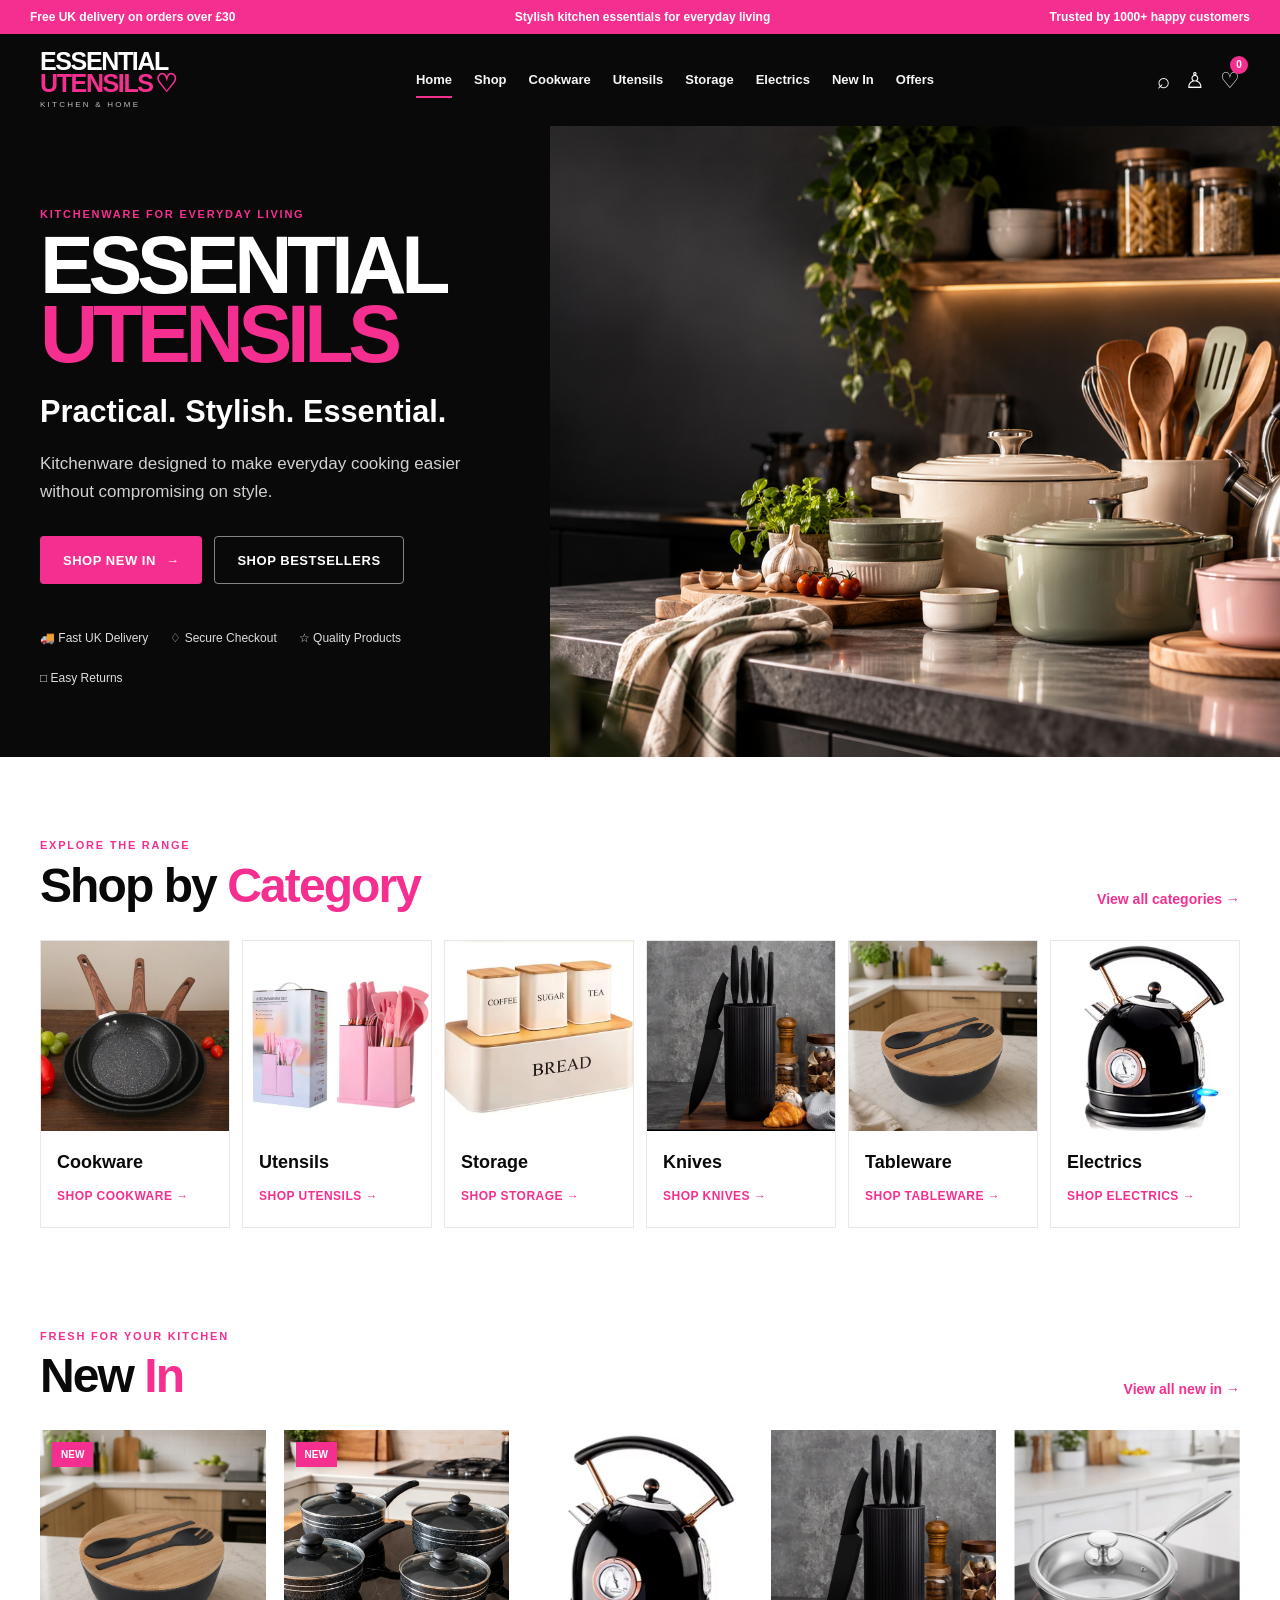
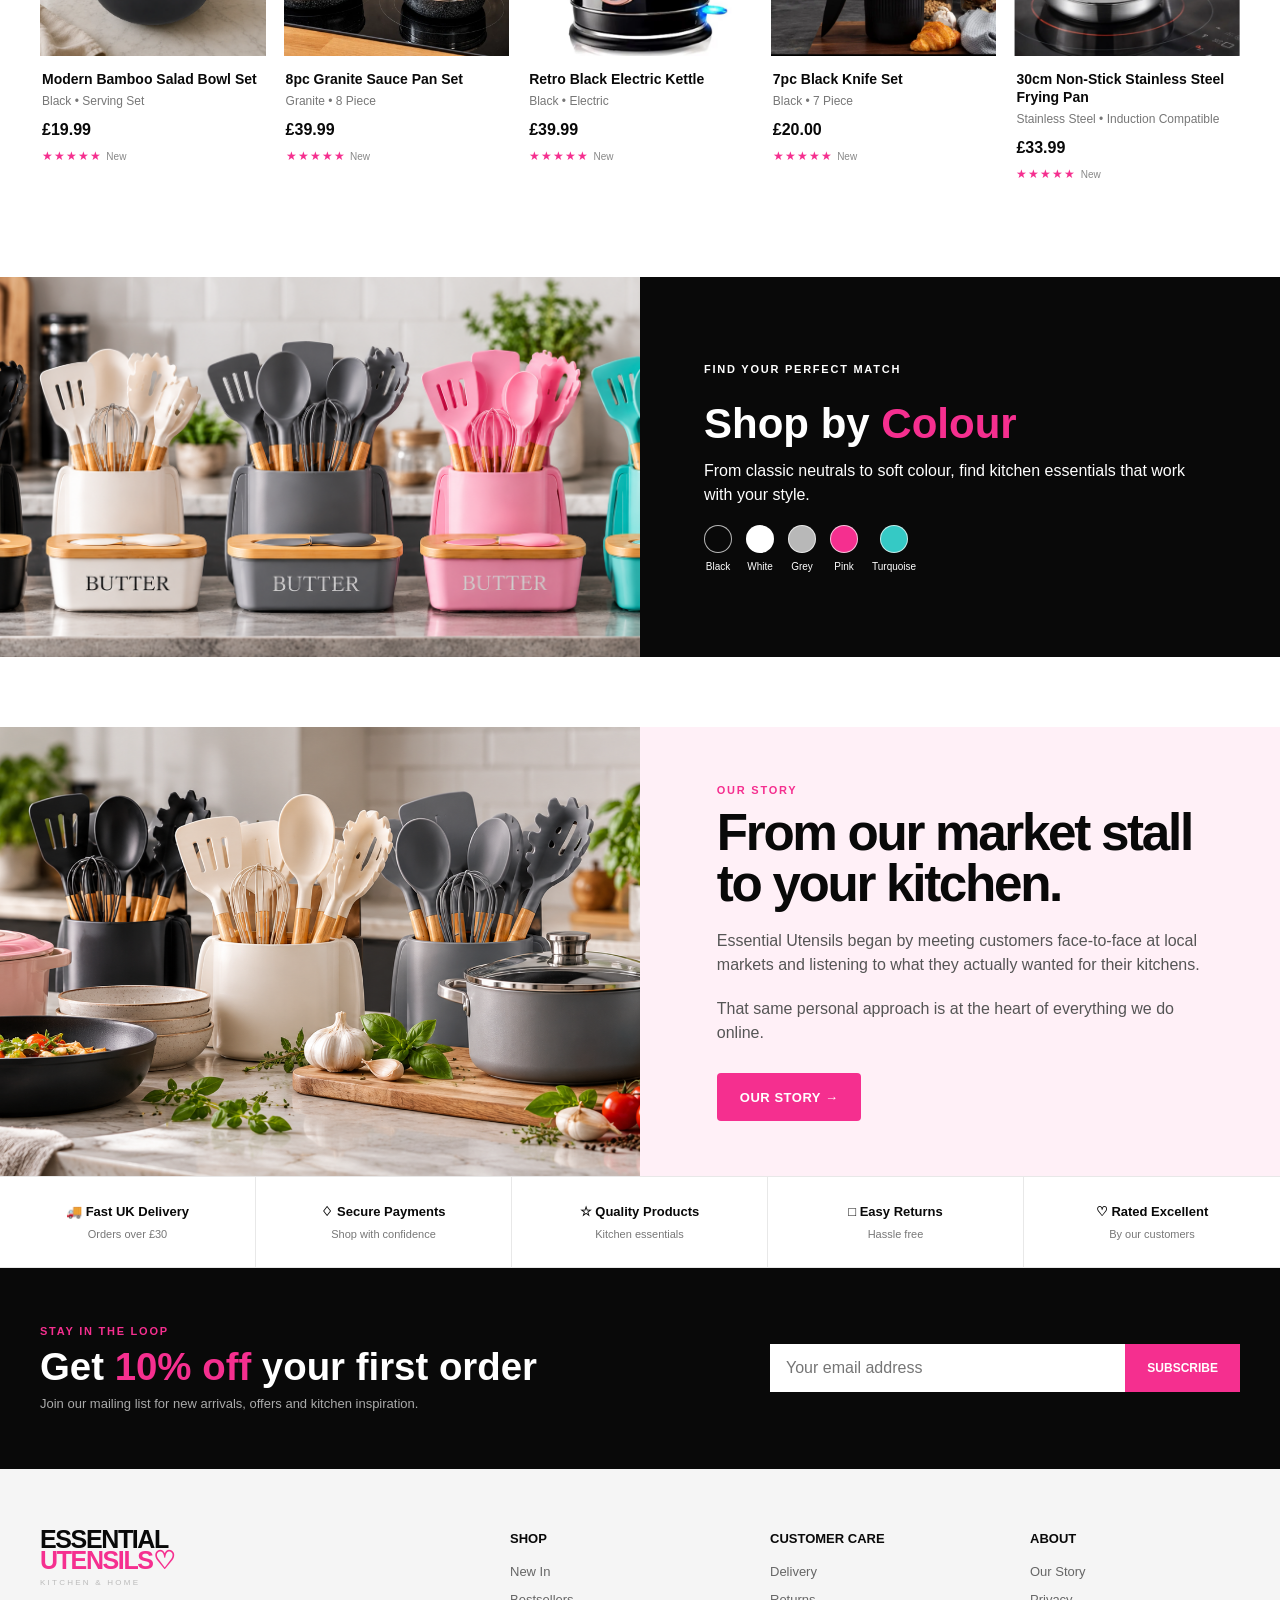
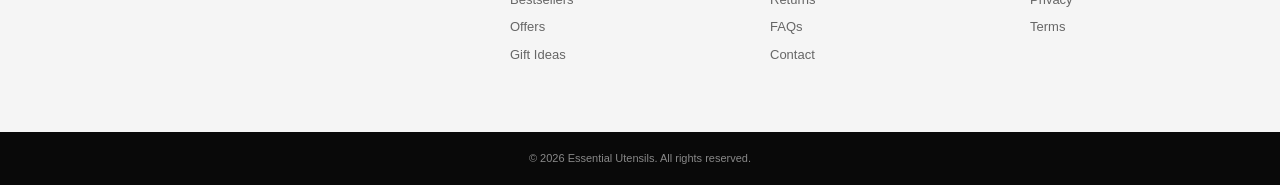
==== index.html @ dbc68430 "Initial Essential Utensils website" ====
<!DOCTYPE html>
<html lang="en">
<head>
    <meta charset="UTF-8">
    <meta name="viewport" content="width=device-width, initial-scale=1.0">

    <title>Essential Utensils | Stylish Kitchen Essentials</title>

    <meta
        name="description"
        content="Discover stylish and practical kitchenware from Essential Utensils."
    >

    <link rel="stylesheet" href="css/style.css">
</head>

<body>

    <!-- Announcement Bar -->
    <div class="announcement-bar">
        <span>Free UK delivery on orders over £30</span>
        <span>Stylish kitchen essentials for everyday living</span>
        <span>Trusted by 1000+ happy customers</span>
    </div>

    <!-- Header -->
    <header class="site-header">

        <a href="index.html" class="brand">
            <span class="brand-main">ESSENTIAL</span>
            <span class="brand-accent">UTENSILS<span class="brand-heart">♡</span></span>
            <small>KITCHEN &amp; HOME</small>
        </a>

        <nav class="main-nav">
            <a href="index.html" class="active">Home</a>
            <a href="shop.html">Shop</a>
            <a href="shop.html">Cookware</a>
            <a href="shop.html">Utensils</a>
            <a href="shop.html">Storage</a>
            <a href="shop.html">Electrics</a>
            <a href="shop.html">New In</a>
            <a href="shop.html">Offers</a>
        </nav>

        <div class="header-actions">
            <button aria-label="Search">⌕</button>
            <button aria-label="Account">♙</button>
            <button aria-label="Basket" class="basket-button">
                ♡
                <span>0</span>
            </button>
        </div>

    </header>

    <main>

        <!-- Hero -->
        <section class="hero">

            <div class="hero-content">

                <p class="eyebrow">KITCHENWARE FOR EVERYDAY LIVING</p>

                <h1>
                    ESSENTIAL
                    <span>UTENSILS</span>
                </h1>

                <h2>Practical. Stylish. Essential.</h2>

                <p class="hero-copy">
                    Kitchenware designed to make everyday cooking easier
                    without compromising on style.
                </p>

                <div class="hero-buttons">
                    <a href="shop.html" class="button button-primary">
                        Shop New In <span>→</span>
                    </a>

                    <a href="shop.html" class="button button-secondary">
                        Shop Bestsellers
                    </a>
                </div>

                <div class="hero-benefits">
                    <span>🚚 Fast UK Delivery</span>
                    <span>♢ Secure Checkout</span>
                    <span>☆ Quality Products</span>
                    <span>□ Easy Returns</span>
                </div>

            </div>

            <div class="hero-image">
                <img
    src="images/wide_cinematic_photorealistic_modern_kitchen_sti.png"
    alt="Stylish kitchenware and cookware"
>
            </div>

        </section>

       <!-- Categories -->
<section class="section categories-section">
    <div class="container">

        <div class="section-heading">
            <div>
                <p class="eyebrow">EXPLORE THE RANGE</p>
                <h2>Shop by <span>Category</span></h2>
            </div>

            <a href="shop.html" class="text-link">View all categories →</a>
        </div>

        <div class="category-grid">

            <a href="shop.html?category=cookware" class="category-card">
                <div class="category-image">
                <img src="images/category-cookware.webp" alt="Essential Utensils cookware">
                </div>
                <div class="category-content">
                    <h3>Cookware</h3>
                    <span>Shop cookware →</span>
                </div>
            </a>

            <a href="shop.html?category=utensils" class="category-card">
                <div class="category-image">
                <img src="images/category-utensils.jpg" alt="Essential Utensils kitchen utensils">                
            </div>
                <div class="category-content">
                    <h3>Utensils</h3>
                    <span>Shop utensils →</span>
                </div>
            </a>

            <a href="shop.html?category=storage" class="category-card">
                <div class="category-image">
                <img src="images/category-storage.jpg" alt="Essential Utensils kitchen storage">
                </div>
                <div class="category-content">
                    <h3>Storage</h3>
                    <span>Shop storage →</span>
                </div>
            </a>

            <a href="shop.html?category=knives" class="category-card">
                <div class="category-image">
            <img src="images/category-knives.webp" alt="Essential Utensils kitchen knives">
            </div>
                <div class="category-content">
                    <h3>Knives</h3>
                    <span>Shop knives →</span>
                </div>
            </a>

            <a href="shop.html?category=tableware" class="category-card">
                <div class="category-image">
                <img src="images/category-tableware.webp" alt="Essential Utensils tableware">
                </div>
                <div class="category-content">
                    <h3>Tableware</h3>
                    <span>Shop tableware →</span>
                </div>
            </a>

            <a href="shop.html?category=electrics" class="category-card">
                <div class="category-image">
                <img src="images/FullSizeRender.webp" alt="Essential Utensils retro kettle">                
            </div>
                <div class="category-content">
                    <h3>Electrics</h3>
                    <span>Shop electrics →</span>
                </div>
            </a>

        </div>
    </div>
</section>

        <!-- New In -->
        <section class="section products-section">

            <div class="section-heading">
                <div>
                    <p class="eyebrow">FRESH FOR YOUR KITCHEN</p>
                    <h2>New <span>In</span></h2>
                </div>

                <a href="shop.html">View all new in →</a>
            </div>

            <div class="product-grid">

                <article class="product-card">
    <div class="product-image">
        <span class="product-badge">NEW</span>
        <img src="images/category-tableware.webp"
     alt="Modern Bamboo Salad Bowl Set with lid and serving utensils">
    </div>
    <div class="product-info">
        <h3>Modern Bamboo Salad Bowl Set</h3>
        <p>Black • Serving Set</p>
        <strong>£19.99</strong>
        <div class="rating">★★★★★ <small>New</small></div>
    </div>
</article>

<article class="product-card">
    <div class="product-image">
        <span class="product-badge">NEW</span>
        <img class="product-pan-set"
     src="images/4E91AFD4-9D26-4BAF-81BF-6F359DD30920.webp"
     alt="8pc Granite Sauce Pan Set">
    </div>
    <div class="product-info">
        <h3>8pc Granite Sauce Pan Set</h3>
        <p>Granite • 8 Piece</p>
        <strong>£39.99</strong>
        <div class="rating">★★★★★ <small>New</small></div>
    </div>
</article>

<article class="product-card">
    <div class="product-image">
        <img src="images/FullSizeRender.webp"
             alt="Retro Black Electric Kettle">
    </div>
    <div class="product-info">
        <h3>Retro Black Electric Kettle</h3>
        <p>Black • Electric</p>
        <strong>£39.99</strong>
        <div class="rating">★★★★★ <small>New</small></div>
    </div>
</article>

<article class="product-card">
    <div class="product-image">
        <img src="images/category-knives.webp"
             alt="7pc Black Knife Set">
    </div>
    <div class="product-info">
        <h3>7pc Black Knife Set</h3>
        <p>Black • 7 Piece</p>
        <strong>£20.00</strong>
        <div class="rating">★★★★★ <small>New</small></div>
    </div>
</article>

<article class="product-card">
    <div class="product-image">
        <img class="product-frying-pan"
     src="images/1EF99405-AA3B-4495-A51B-032AFE117CF9.webp"
     alt="30cm Non-Stick Stainless Steel Frying Pan">
    </div>
    <div class="product-info">
        <h3>30cm Non-Stick Stainless Steel Frying Pan</h3>
        <p>Stainless Steel • Induction Compatible</p>
        <strong>£33.99</strong>
        <div class="rating">★★★★★ <small>New</small></div>
    </div>
</article>

            </div>

        </section>

        <!-- Colour -->
        <section class="colour-section">

           <div class="colour-image">
    <img src="images/colour-range.jpg" alt="Essential Utensils kitchenware in black, white, grey, pink and turquoise">
</div>

            <div class="colour-content">
                <p class="eyebrow">FIND YOUR PERFECT MATCH</p>

                <h2>Shop by <span>Colour</span></h2>

                <p>
                    From classic neutrals to soft colour, find kitchen
                    essentials that work with your style.
                </p>

                <div class="colour-swatches">

                    <div class="colour-swatches">

    <button>
        <span class="swatch swatch-black"></span>
        Black
    </button>

    <button>
        <span class="swatch swatch-white"></span>
        White
    </button>

    <button>
        <span class="swatch swatch-grey"></span>
        Grey
    </button>

    <button>
        <span class="swatch swatch-pink"></span>
        Pink
    </button>

    <button>
        <span class="swatch swatch-turquoise"></span>
        Turquoise
    </button>

</div>
                </div>
            </div>

        </section>

        <!-- Story -->
        <section class="story-section">

           <div class="story-image">
    <img src="images/wide_high_resolution_photorealistic_kitchen_life.png" alt="Essential Utensils kitchenware in a modern kitchen">
</div>

            <div class="story-content">
                <p class="eyebrow">OUR STORY</p>

                <h2>From our market stall to your kitchen.</h2>

                <p>
                    Essential Utensils began by meeting customers face-to-face
                    at local markets and listening to what they actually wanted
                    for their kitchens.
                </p>

                <p>
                    That same personal approach is at the heart of everything
                    we do online.
                </p>

                <a href="about.html" class="button button-primary">
                    Our Story →
                </a>
            </div>

        </section>

        <!-- Trust -->
        <section class="trust-section">

            <div>
                <strong>🚚 Fast UK Delivery</strong>
                <span>Orders over £30</span>
            </div>

            <div>
                <strong>♢ Secure Payments</strong>
                <span>Shop with confidence</span>
            </div>

            <div>
                <strong>☆ Quality Products</strong>
                <span>Kitchen essentials</span>
            </div>

            <div>
                <strong>□ Easy Returns</strong>
                <span>Hassle free</span>
            </div>

            <div>
                <strong>♡ Rated Excellent</strong>
                <span>By our customers</span>
            </div>

        </section>

        <!-- Newsletter -->
        <section class="newsletter">

            <div>
                <p class="eyebrow">STAY IN THE LOOP</p>
                <h2>Get <span>10% off</span> your first order</h2>
                <p>
                    Join our mailing list for new arrivals, offers and kitchen inspiration.
                </p>
            </div>

            <form>
                <input type="email" placeholder="Your email address" aria-label="Email address">
                <button type="submit">Subscribe</button>
            </form>

        </section>

    </main>

    <!-- Footer -->
    <footer class="site-footer">

        <div class="footer-brand">
            <div class="brand">
                <span class="brand-main">ESSENTIAL</span>
                <span class="brand-accent">UTENSILS♡</span>
                <small>KITCHEN &amp; HOME</small>
            </div>
        </div>

        <div>
            <h3>Shop</h3>
            <a href="shop.html">New In</a>
            <a href="shop.html">Bestsellers</a>
            <a href="shop.html">Offers</a>
            <a href="shop.html">Gift Ideas</a>
        </div>

        <div>
            <h3>Customer Care</h3>
            <a href="#">Delivery</a>
            <a href="#">Returns</a>
            <a href="#">FAQs</a>
            <a href="#">Contact</a>
        </div>

        <div>
            <h3>About</h3>
            <a href="about.html">Our Story</a>
            <a href="#">Privacy</a>
            <a href="#">Terms</a>
        </div>

    </footer>

    <div class="copyright">
        © 2026 Essential Utensils. All rights reserved.
    </div>

    <script src="js/main.js"></script>

</body>
</html>
---- css/style.css ----
/* =========================================================
   ESSENTIAL UTENSILS
   Main Design System
   ========================================================= */

:root {
    --black: #090909;
    --black-soft: #151515;
    --pink: #f52f8f;
    --pink-dark: #d91f78;
    --pink-light: #fff0f7;
    --white: #ffffff;
    --off-white: #faf9f8;
    --grey: #777;
    --border: #e8e8e8;

    --container: 1500px;
    --radius: 4px;

    --shadow: 0 12px 35px rgba(0, 0, 0, 0.08);
}

/* =========================================================
   RESET
   ========================================================= */

* {
    box-sizing: border-box;
    margin: 0;
    padding: 0;
}

html {
    scroll-behavior: smooth;
}

body {
    font-family: Arial, Helvetica, sans-serif;
    color: var(--black);
    background: var(--white);
    line-height: 1.5;
}

img {
    display: block;
    max-width: 100%;
}

a {
    color: inherit;
    text-decoration: none;
}

button,
input {
    font: inherit;
}

button {
    border: 0;
    background: none;
    cursor: pointer;
}

/* =========================================================
   GLOBAL
   ========================================================= */

.section {
    width: min(100% - 80px, var(--container));
    margin: 0 auto;
    padding: 80px 0;
}

.eyebrow {
    font-size: 11px;
    font-weight: 700;
    letter-spacing: 0.16em;
    text-transform: uppercase;
    color: var(--pink);
    margin-bottom: 8px;
}

.section-heading {
    display: flex;
    align-items: end;
    justify-content: space-between;
    gap: 30px;
    margin-bottom: 30px;
}

.section-heading h2 {
    font-size: clamp(32px, 4vw, 48px);
    line-height: 1;
    letter-spacing: -0.04em;
}

.section-heading h2 span,
.section-heading a {
    color: var(--pink);
}

.section-heading a {
    font-size: 14px;
    font-weight: 700;
}

/* =========================================================
   ANNOUNCEMENT BAR
   ========================================================= */

.announcement-bar {
    min-height: 34px;
    padding: 7px 30px;
    background: var(--pink);
    color: var(--white);

    display: flex;
    align-items: center;
    justify-content: space-between;

    font-size: 12px;
    font-weight: 600;
}

/* =========================================================
   HEADER
   ========================================================= */

.site-header {
    min-height: 92px;
    padding: 15px 40px;

    background: var(--black);
    color: var(--white);

    display: grid;
    grid-template-columns: 220px 1fr 150px;
    align-items: center;
    gap: 25px;
}

.brand {
    display: inline-flex;
    flex-direction: column;
    width: max-content;
    line-height: 0.86;
}

.brand-main,
.brand-accent {
    font-size: 25px;
    font-weight: 900;
    letter-spacing: -0.055em;
}

.brand-accent {
    color: var(--pink);
}

.brand-heart {
    margin-left: 2px;
    font-size: 25px;
}

.brand small {
    margin-top: 8px;
    font-size: 8px;
    letter-spacing: 0.28em;
    color: #bbb;
}

.main-nav {
    display: flex;
    align-items: center;
    justify-content: center;
    gap: 22px;
}

.main-nav a {
    position: relative;
    padding: 8px 0;
    color: #f5f5f5;
    font-size: 13px;
    font-weight: 600;
    white-space: nowrap;
}

.main-nav a::after {
    content: "";
    position: absolute;
    left: 0;
    bottom: 0;

    width: 0;
    height: 2px;

    background: var(--pink);
    transition: width 0.2s ease;
}

.main-nav a:hover::after,
.main-nav a.active::after {
    width: 100%;
}

.header-actions {
    display: flex;
    justify-content: flex-end;
    align-items: center;
    gap: 15px;
}

.header-actions button {
    color: var(--white);
    font-size: 22px;
}

.basket-button {
    position: relative;
}

.basket-button span {
    position: absolute;
    top: -8px;
    right: -8px;

    width: 18px;
    height: 18px;

    display: grid;
    place-items: center;

    border-radius: 50%;
    background: var(--pink);
    color: white;

    font-size: 10px;
    font-weight: 700;
}

/* =========================================================
   HERO
   ========================================================= */

.hero {
    min-height: 600px;

    display: grid;
    grid-template-columns: 43% 57%;

    background: var(--black);
    color: var(--white);
}

.hero-content {
    padding: 80px 45px 70px max(40px, calc((100vw - var(--container)) / 2));

    display: flex;
    flex-direction: column;
    justify-content: center;
}

.hero h1 {
    font-size: clamp(58px, 6.3vw, 92px);
    line-height: 0.86;
    letter-spacing: -0.065em;
    margin-bottom: 20px;
}

.hero h1 span {
    display: block;
    color: var(--pink);
}

.hero h2 {
    font-size: clamp(22px, 2.4vw, 32px);
    margin-bottom: 15px;
}

.hero-copy {
    max-width: 480px;
    color: #d0d0d0;
    font-size: 17px;
    line-height: 1.65;
}

.hero-buttons {
    display: flex;
    gap: 12px;
    margin-top: 30px;
}

.button {
    display: inline-flex;
    align-items: center;
    justify-content: center;
    gap: 10px;

    min-height: 48px;
    padding: 0 22px;

    border: 1px solid transparent;
    border-radius: var(--radius);

    font-size: 13px;
    font-weight: 800;
    text-transform: uppercase;
    letter-spacing: 0.04em;

    transition:
        transform 0.2s ease,
        background 0.2s ease,
        color 0.2s ease;
}

.button:hover {
    transform: translateY(-2px);
}

.button-primary {
    background: var(--pink);
    color: var(--white);
}

.button-primary:hover {
    background: var(--pink-dark);
}

.button-secondary {
    border-color: rgba(255,255,255,0.5);
    color: var(--white);
}

.button-secondary:hover {
    border-color: var(--pink);
    color: var(--pink);
}

.hero-benefits {
    display: flex;
    flex-wrap: wrap;
    gap: 22px;
    margin-top: 45px;
}

.hero-benefits span {
    font-size: 12px;
    color: #ddd;
}

.hero-image {
    min-height: 600px;
    overflow: hidden;
}

.hero-image img {
    width: 100%;
    height: 100%;
    object-fit: cover;
    object-position: center;
}

/* =========================================================
   CATEGORIES
   ========================================================= */

.category-grid {
    display: grid;
    grid-template-columns: repeat(6, 1fr);
    gap: 12px;
}

.category-card {
    display: block;
    background: #fff;
    border: 1px solid var(--border);
    overflow: hidden;
    color: var(--black);
    text-decoration: none;
    transition: transform 0.25s ease, box-shadow 0.25s ease;
}

.category-card:hover {
    transform: translateY(-5px);
    box-shadow: 0 12px 30px rgba(0, 0, 0, 0.10);
}

.category-image {
    height: 190px;
    overflow: hidden;
    background: #f4f4f4;
}

.category-image img {
    width: 100%;
    height: 100%;
    object-fit: cover;
    display: block;
    transition: transform 0.4s ease;
}

.category-card:hover .category-image img {
    transform: scale(1.05);
}

.category-content {
    padding: 18px 16px 20px;
}

.category-content h3 {
    margin: 0 0 7px;
    font-size: 18px;
}

.category-content span {
    font-size: 12px;
    font-weight: 700;
    color: var(--pink);
    text-transform: uppercase;
    letter-spacing: 0.04em;
}

/* =========================================================
   PRODUCTS
   ========================================================= */

.products-section {
    padding-top: 20px;
}

.product-grid {
    display: grid;
    grid-template-columns: repeat(5, 1fr);
    gap: 18px;
}

.product-card {
    min-width: 0;
}

.product-image {
    position: relative;
    aspect-ratio: 1 / 1;
    overflow: hidden;
    background: #f5f5f5;
}

.product-image img {
    width: 100%;
    height: 100%;
    object-fit: cover;
    object-position: center;
    display: block;
}

.product-badge {
    position: absolute;
    z-index: 2;
    top: 12px;
    left: 12px;

    padding: 5px 9px;

    background: var(--pink);
    color: var(--white);

    font-size: 10px;
    font-weight: 800;
    text-transform: uppercase;
}

.product-placeholder {
    width: 100%;
    height: 100%;

    transition: transform 0.4s ease;
}

.product-card:hover .product-placeholder {
    transform: scale(1.04);
}

.product-placeholder.cream {
    background: linear-gradient(145deg, #ece5d6, #fffdf9);
}

.product-placeholder.sage {
    background: linear-gradient(145deg, #8f9f87, #dbe0d3);
}

.product-placeholder.neutral {
    background: linear-gradient(145deg, #ded8ca, #f6f2e9);
}

.product-placeholder.steel {
    background: linear-gradient(145deg, #9d9d9d, #eeeeee);
}

.product-placeholder.wood {
    background: linear-gradient(145deg, #9b7047, #d5b18a);
}

.product-info {
    padding: 14px 2px;
}

.product-info h3 {
    font-size: 14px;
    line-height: 1.3;
}

.product-info p {
    margin-top: 4px;
    color: var(--grey);
    font-size: 12px;
}

.product-info strong {
    display: block;
    margin-top: 8px;
    font-size: 16px;
}

.rating {
    margin-top: 5px;
    color: var(--pink);
    font-size: 12px;
    letter-spacing: 1px;
}

.rating small {
    color: #888;
    letter-spacing: 0;
}

/* =========================================================
   SHOP BY COLOUR
   ========================================================= */

.colour-section {
    display: grid;
    grid-template-columns: 50% 50%;
    min-height: 380px;
}

.colour-image {
    height: 380px;
    overflow: hidden;
}

.colour-image img {
    width: 100%;
    height: 100%;
    display: block;
    object-fit: cover;
    object-position: center;
}

.colour-content {
    min-height: 380px;
    box-sizing: border-box;
    background: #090909;
    color: #ffffff;
    padding: 70px clamp(40px, 5vw, 90px);
    display: flex;
    flex-direction: column;
    justify-content: center;
}

.colour-content h2 {
    color: var(--white);
    font-size: 42px;
    line-height: 1;
    margin: 8px 0 14px;
}

.colour-content h2 span {
    color: var(--pink);
}

.colour-content p {
    color: var(--white);
    max-width: 500px;
    margin: 0 0 18px;
}

.colour-swatches {
    display: flex;
    gap: 14px;
    align-items: flex-start;
}

.colour-swatches button {
    display: flex;
    flex-direction: column;
    align-items: center;
    gap: 6px;
    padding: 0;
    background: transparent;
    border: 0;
    color: var(--white);
    font-size: 10px;
    cursor: pointer;
}

.colour-swatches button span {
    width: 28px;
    height: 28px;
    display: block;
    border-radius: 50%;
    border: 1px solid rgba(255,255,255,0.7);
}

.swatch-black {
    background: #090909 !important;
}

.swatch-white {
    background: #ffffff !important;
}

.swatch-grey {
    background: #b8b8b8 !important;
}

.swatch-pink {
    background: #f52f8f !important;
}

.swatch-turquoise {
    background: #35c9c5 !important;
}
/* =========================================================
   STORY
   ========================================================= */

.story-section {
    display: grid;
    grid-template-columns: 50% 50%;
    background: var(--pink-light);
    margin-top: 70px;
}

.story-image {
    min-height: 380px;
    overflow: hidden;
}

.story-image img {
    width: 100%;
    height: 100%;
    display: block;
    object-fit: cover;
    object-position: center;
}

.story-content {
    padding: 55px clamp(40px, 6vw, 90px);
    display: flex;
    flex-direction: column;
    justify-content: center;
}

.story-content h2 {
    max-width: 550px;

    font-size: clamp(36px, 4vw, 55px);
    line-height: 1;
    letter-spacing: -0.045em;
}

.story-content p:not(.eyebrow) {
    max-width: 550px;
    margin-top: 20px;
    color: #555;
}

.story-content .button {
    width: max-content;
    margin-top: 28px;
}

/* =========================================================
   TRUST
   ========================================================= */

.trust-section {
    display: grid;
    grid-template-columns: repeat(5, 1fr);

    border-top: 1px solid var(--border);
    border-bottom: 1px solid var(--border);
}

.trust-section > div {
    padding: 25px 20px;
    text-align: center;
    border-right: 1px solid var(--border);
}

.trust-section > div:last-child {
    border-right: 0;
}

.trust-section strong {
    display: block;
    font-size: 13px;
}

.trust-section span {
    display: block;
    margin-top: 4px;
    color: var(--grey);
    font-size: 11px;
}

/* =========================================================
   NEWSLETTER
   ========================================================= */

.newsletter {
    padding: 55px max(40px, calc((100vw - var(--container)) / 2));

    display: flex;
    justify-content: space-between;
    align-items: center;
    gap: 40px;

    background: var(--black);
    color: white;
}

.newsletter h2 {
    font-size: clamp(26px, 3vw, 40px);
    line-height: 1;
}

.newsletter h2 span {
    color: var(--pink);
}

.newsletter p:last-child {
    margin-top: 8px;
    color: #aaa;
    font-size: 13px;
}

.newsletter form {
    display: flex;
    min-width: min(100%, 470px);
}

.newsletter input {
    flex: 1;
    min-height: 48px;
    padding: 0 16px;

    border: 0;
    outline: none;
}

.newsletter button {
    padding: 0 22px;

    background: var(--pink);
    color: white;

    font-weight: 800;
    text-transform: uppercase;
    font-size: 12px;
}

/* =========================================================
   FOOTER
   ========================================================= */

.site-footer {
    display: grid;
    grid-template-columns: 2fr repeat(3, 1fr);
    gap: 50px;

    padding: 60px max(40px, calc((100vw - var(--container)) / 2));

    background: #f5f5f5;
}

.site-footer h3 {
    margin-bottom: 14px;
    font-size: 13px;
    text-transform: uppercase;
}

.site-footer > div:not(.footer-brand) a {
    display: block;
    margin: 8px 0;
    color: #666;
    font-size: 13px;
}

.site-footer > div:not(.footer-brand) a:hover {
    color: var(--pink);
}

.copyright {
    padding: 18px 30px;

    background: var(--black);
    color: #888;

    text-align: center;
    font-size: 11px;
}

/* New In product image adjustments */

.product-pan-set {
    object-fit: cover !important;
    object-position: center center !important;
    transform: scale(1.04) !important;
}

.product-frying-pan {
    object-fit: contain !important;
    object-position: center center !important;
    transform: scale(1.50) !important;
}

/* =========================================================
   RESPONSIVE
   ========================================================= */

@media (max-width: 1100px) {

    .site-header {
        grid-template-columns: 190px 1fr 100px;
        padding: 15px 25px;
    }

    .main-nav {
        gap: 14px;
    }

    .main-nav a {
        font-size: 12px;
    }

    .category-grid {
        grid-template-columns: repeat(3, 1fr);
    }

    .product-grid {
        grid-template-columns: repeat(3, 1fr);
    }
}

@media (max-width: 800px) {

    .announcement-bar {
        justify-content: center;
        text-align: center;
    }

    .announcement-bar span:not(:first-child) {
        display: none;
    }

    .site-header {
        grid-template-columns: 1fr auto;
    }

    .main-nav {
        display: none;
    }

    .hero {
        grid-template-columns: 1fr;
    }

    .hero-content {
        padding: 60px 25px;
    }

    .hero-image {
        min-height: 400px;
    }

    .section {
        width: min(100% - 40px, var(--container));
        padding: 60px 0;
    }

    .section-heading {
        align-items: flex-start;
        flex-direction: column;
    }

    .category-grid {
        grid-template-columns: repeat(2, 1fr);
    }

    .product-grid {
        grid-template-columns: repeat(2, 1fr);
    }

    .colour-section,
.story-section {
    grid-template-columns: 1fr;
}

.colour-section {
    grid-template-columns: 1fr;
    height: auto;
    min-height: 0;
}

.colour-image {
    height: 180px;
    min-height: 0;
}

.colour-content {
    height: auto;
    min-height: 0;
    padding: 28px 25px 30px;
}

.colour-content h2 {
    font-size: 34px;
    margin: 6px 0 12px;
}

.colour-content p {
    margin-bottom: 18px;
}

.colour-swatches {
    gap: 11px;
}

.colour-content {
    padding: 35px 25px 40px;
    min-height: 0;
}

.colour-content h2 {
    font-size: 36px;
}

.colour-swatches {
    gap: 12px;
}

.story-image {
    min-height: 280px;
}

    .story-image {
        min-height: 280px;
    }

    .trust-section {
        grid-template-columns: repeat(2, 1fr);
    }

    .trust-section > div:nth-child(2n) {
        border-right: 0;
    }

    .newsletter {
        flex-direction: column;
        align-items: flex-start;
        padding: 50px 25px;
    }

    .newsletter form {
        width: 100%;
    }

    .site-footer {
        grid-template-columns: repeat(2, 1fr);
        padding: 50px 25px;
    }
}

@media (max-width: 500px) {

    .brand-main,
    .brand-accent {
        font-size: 21px;
    }

    .hero h1 {
        font-size: 58px;
    }

    .hero h2 {
        font-size: 23px;
    }

    .hero-copy {
        font-size: 15px;
    }

    .hero-buttons {
        flex-direction: column;
        align-items: stretch;
    }

    .hero-benefits {
        gap: 12px;
    }

    .category-grid,
    .product-grid {
        grid-template-columns: 1fr 1fr;
        gap: 10px;
    }

    .category-image {
        height: 110px;
    }

    .product-info h3 {
        font-size: 13px;
    }

    .colour-content,
    .story-content {
        padding: 50px 25px;
    }

    .trust-section {
        grid-template-columns: 1fr;
    }

    .trust-section > div {
        border-right: 0;
        border-bottom: 1px solid var(--border);
    }

    .site-footer {
        grid-template-columns: 1fr;
    }
}
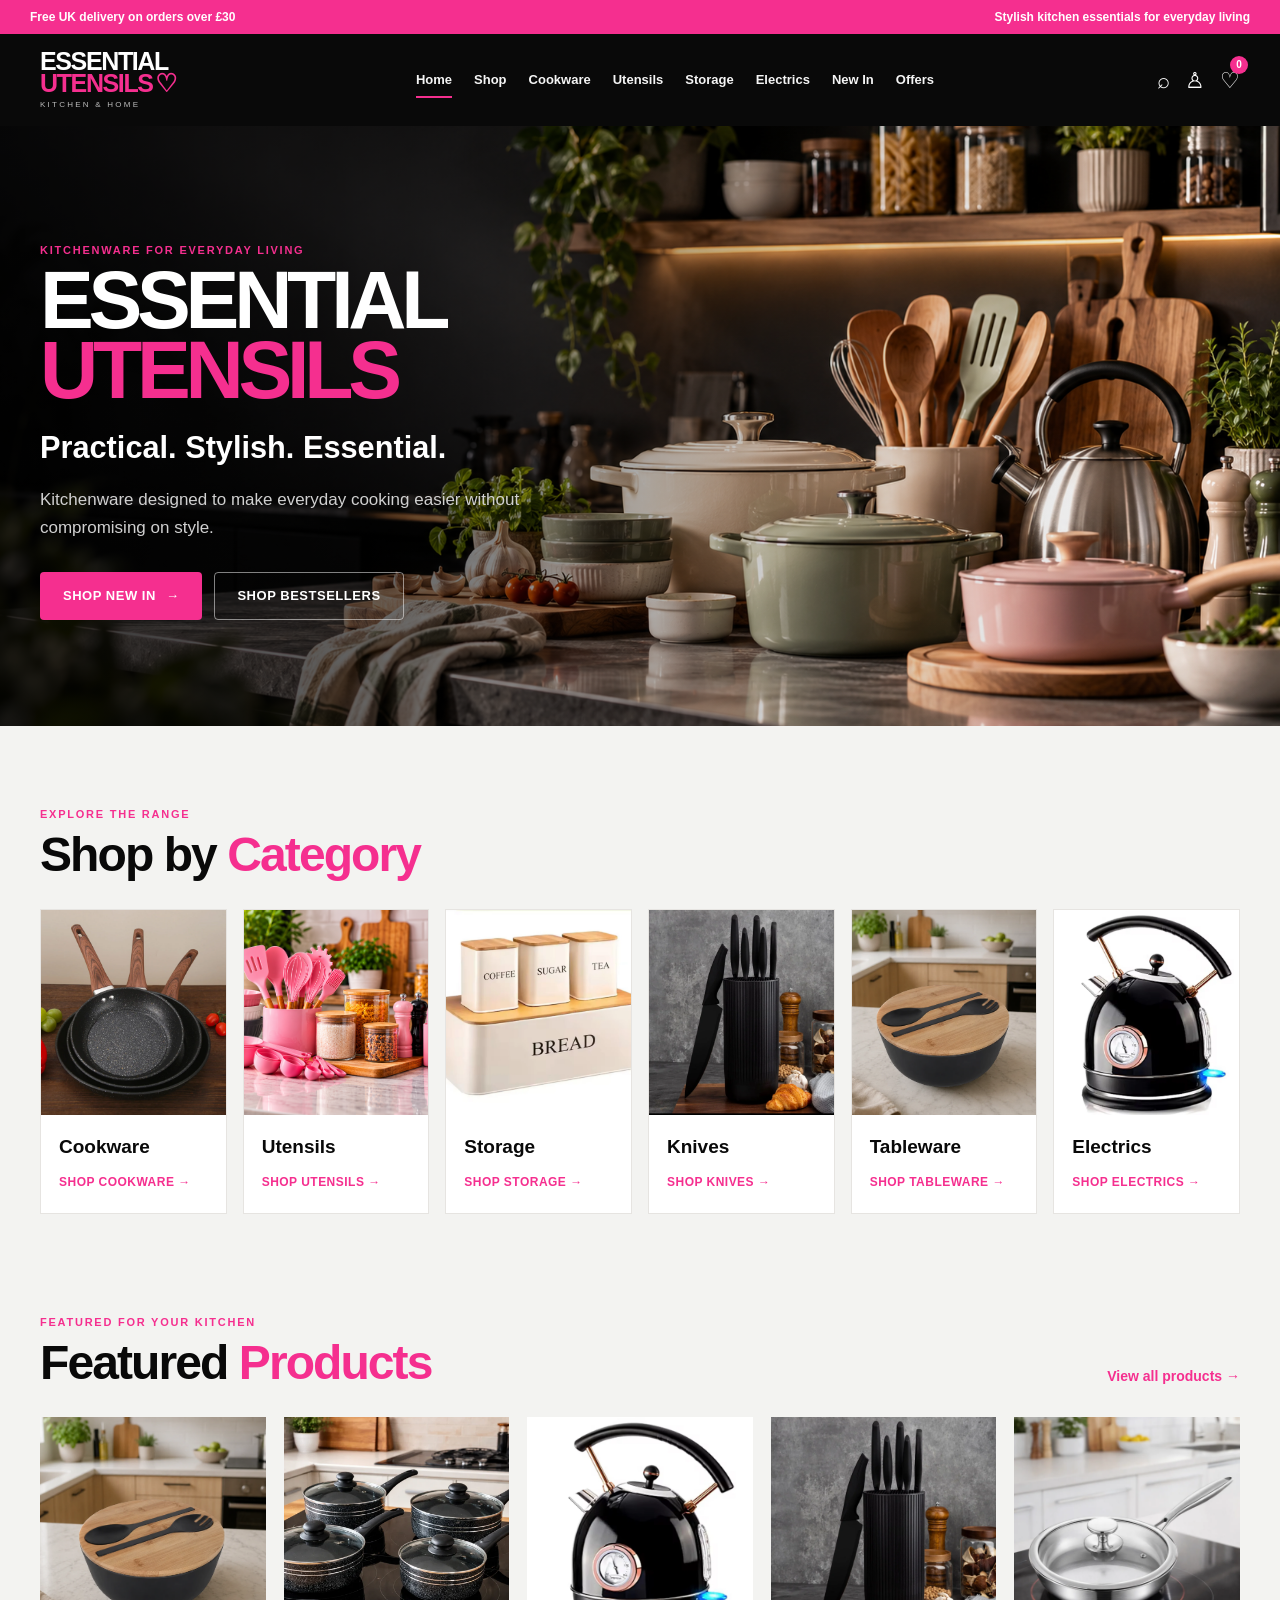
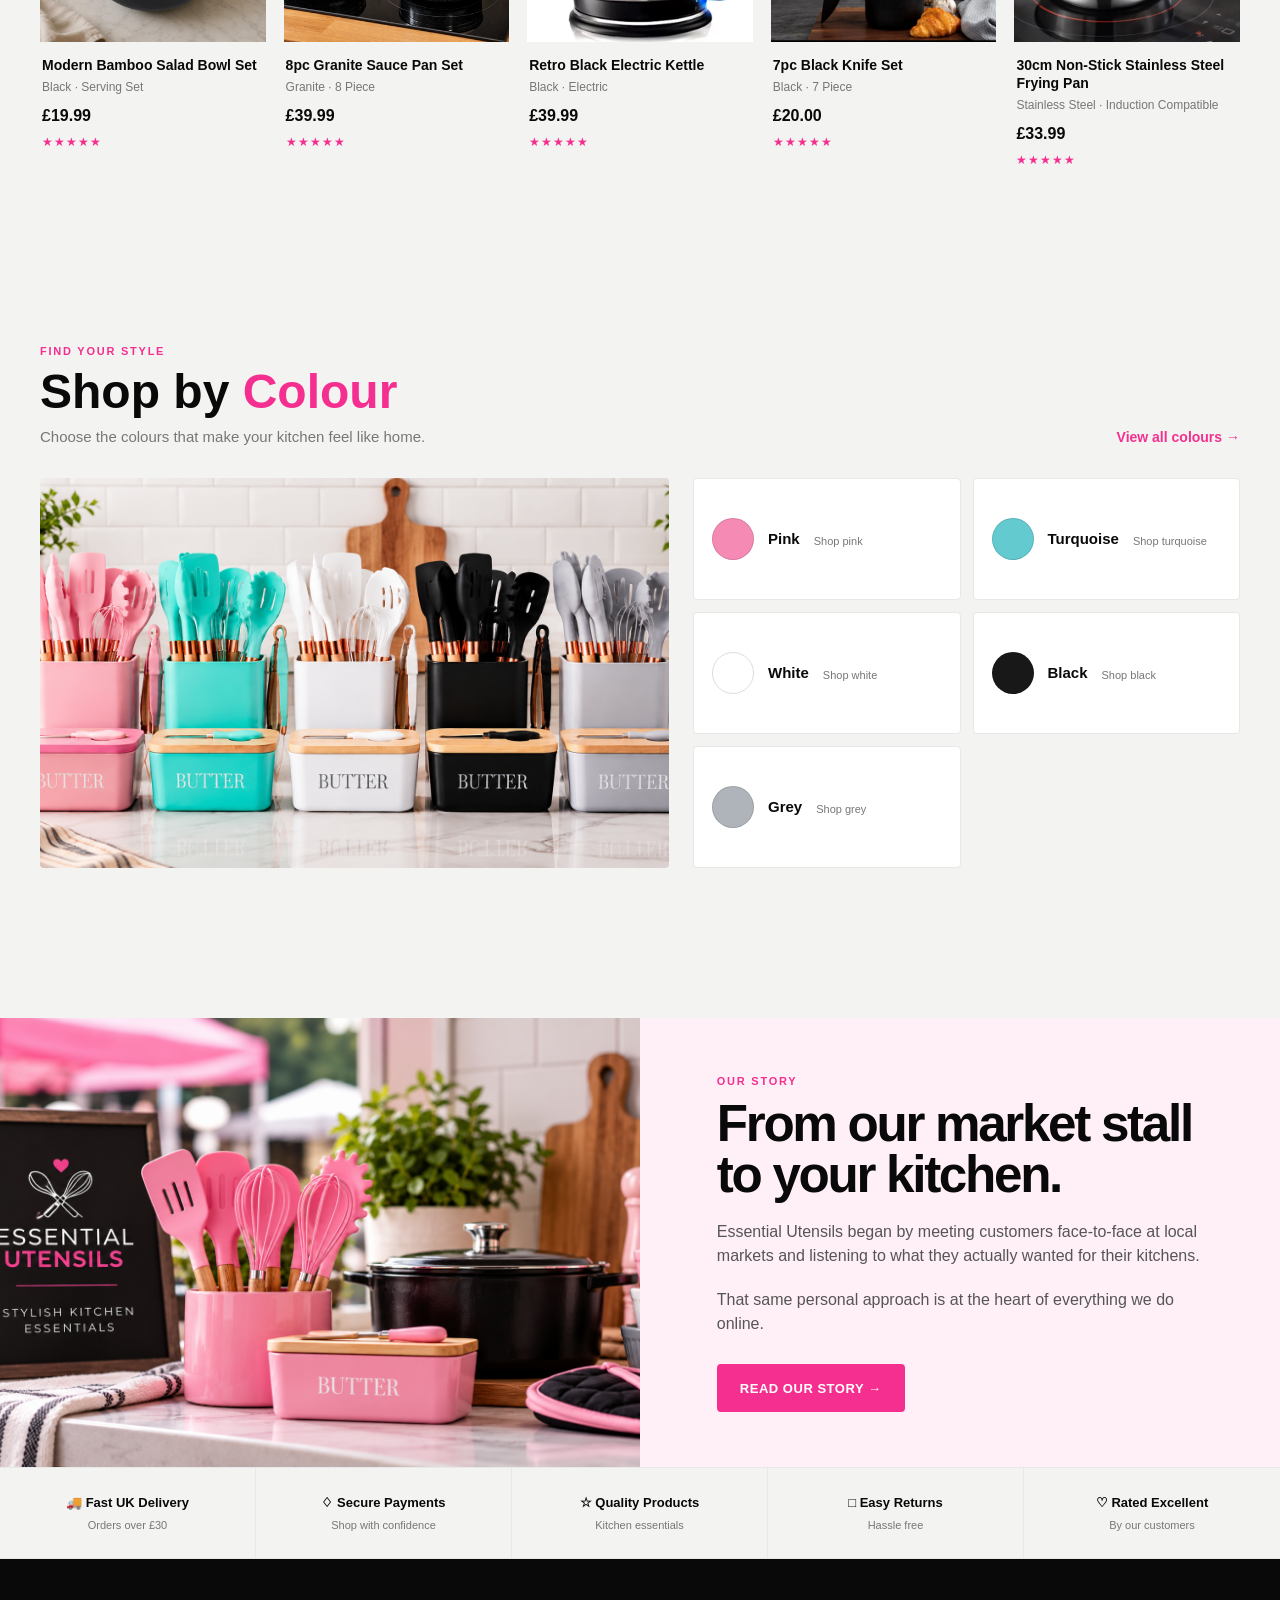
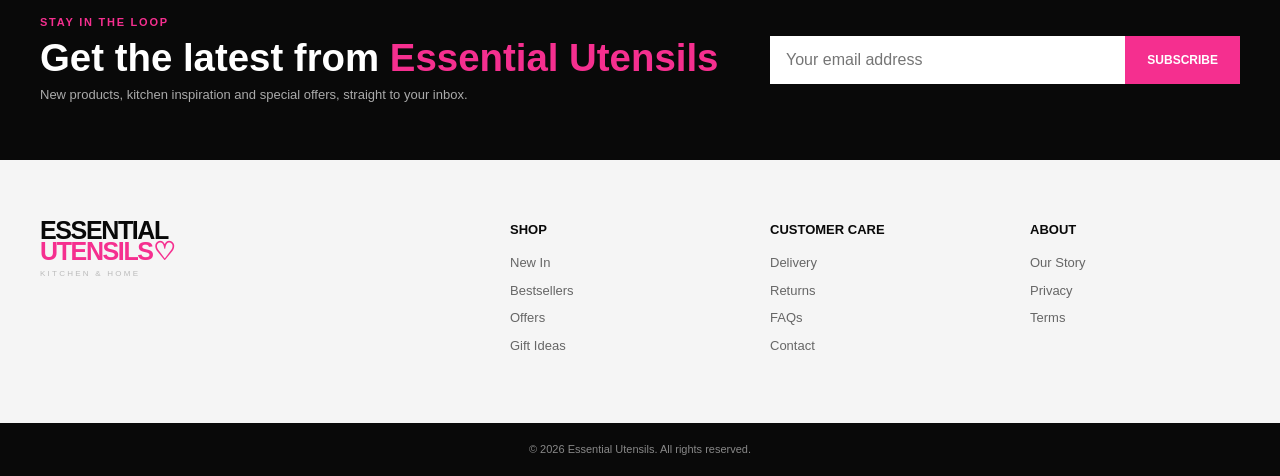
==== commit 85b4dffe: "Refine homepage design" ====
--- a/index.html
+++ b/index.html
@@ -20,7 +20,7 @@
     <div class="announcement-bar">
         <span>Free UK delivery on orders over £30</span>
         <span>Stylish kitchen essentials for everyday living</span>
-        <span>Trusted by 1000+ happy customers</span>
+        
     </div>
 
     <!-- Header -->
@@ -85,12 +85,7 @@
                     </a>
                 </div>
 
-                <div class="hero-benefits">
-                    <span>🚚 Fast UK Delivery</span>
-                    <span>♢ Secure Checkout</span>
-                    <span>☆ Quality Products</span>
-                    <span>□ Easy Returns</span>
-                </div>
+                
 
             </div>
 
@@ -113,7 +108,7 @@
                 <h2>Shop by <span>Category</span></h2>
             </div>
 
-            <a href="shop.html" class="text-link">View all categories →</a>
+            
         </div>
 
         <div class="category-grid">
@@ -130,8 +125,7 @@
 
             <a href="shop.html?category=utensils" class="category-card">
                 <div class="category-image">
-                <img src="images/category-utensils.jpg" alt="Essential Utensils kitchen utensils">                
-            </div>
+                <img src="images/essential-utensils-range.png" alt="Essential Utensils kitchenware range">            </div>
                 <div class="category-content">
                     <h3>Utensils</h3>
                     <span>Shop utensils →</span>
@@ -184,148 +178,154 @@
 
         <!-- New In -->
         <section class="section products-section">
-
-            <div class="section-heading">
-                <div>
-                    <p class="eyebrow">FRESH FOR YOUR KITCHEN</p>
-                    <h2>New <span>In</span></h2>
-                </div>
-
-                <a href="shop.html">View all new in →</a>
-            </div>
-
-            <div class="product-grid">
-
-                <article class="product-card">
-    <div class="product-image">
-        <span class="product-badge">NEW</span>
-        <img src="images/category-tableware.webp"
-     alt="Modern Bamboo Salad Bowl Set with lid and serving utensils">
-    </div>
-    <div class="product-info">
-        <h3>Modern Bamboo Salad Bowl Set</h3>
-        <p>Black • Serving Set</p>
-        <strong>£19.99</strong>
-        <div class="rating">★★★★★ <small>New</small></div>
-    </div>
-</article>
-
-<article class="product-card">
-    <div class="product-image">
-        <span class="product-badge">NEW</span>
-        <img class="product-pan-set"
-     src="images/4E91AFD4-9D26-4BAF-81BF-6F359DD30920.webp"
-     alt="8pc Granite Sauce Pan Set">
-    </div>
-    <div class="product-info">
-        <h3>8pc Granite Sauce Pan Set</h3>
-        <p>Granite • 8 Piece</p>
-        <strong>£39.99</strong>
-        <div class="rating">★★★★★ <small>New</small></div>
-    </div>
-</article>
-
-<article class="product-card">
-    <div class="product-image">
-        <img src="images/FullSizeRender.webp"
-             alt="Retro Black Electric Kettle">
-    </div>
-    <div class="product-info">
-        <h3>Retro Black Electric Kettle</h3>
-        <p>Black • Electric</p>
-        <strong>£39.99</strong>
-        <div class="rating">★★★★★ <small>New</small></div>
-    </div>
-</article>
-
-<article class="product-card">
-    <div class="product-image">
-        <img src="images/category-knives.webp"
-             alt="7pc Black Knife Set">
-    </div>
-    <div class="product-info">
-        <h3>7pc Black Knife Set</h3>
-        <p>Black • 7 Piece</p>
-        <strong>£20.00</strong>
-        <div class="rating">★★★★★ <small>New</small></div>
-    </div>
-</article>
-
-<article class="product-card">
-    <div class="product-image">
-        <img class="product-frying-pan"
-     src="images/1EF99405-AA3B-4495-A51B-032AFE117CF9.webp"
-     alt="30cm Non-Stick Stainless Steel Frying Pan">
-    </div>
-    <div class="product-info">
-        <h3>30cm Non-Stick Stainless Steel Frying Pan</h3>
-        <p>Stainless Steel • Induction Compatible</p>
-        <strong>£33.99</strong>
-        <div class="rating">★★★★★ <small>New</small></div>
-    </div>
-</article>
-
-            </div>
-
-        </section>
-
-        <!-- Colour -->
-        <section class="colour-section">
-
-           <div class="colour-image">
-    <img src="images/colour-range.jpg" alt="Essential Utensils kitchenware in black, white, grey, pink and turquoise">
+    <div class="section-heading">
+        <div>
+            <p class="eyebrow">FEATURED FOR YOUR KITCHEN</p>
+            <h2>Featured <span>Products</span></h2>
+        </div>
+
+        <a href="shop.html">View all products →</a>
+    </div>
+
+    <div class="product-grid">
+
+        <article class="product-card">
+            <div class="product-image">
+                
+                <img src="images/category-tableware.webp"
+                     alt="Modern Bamboo Salad Bowl Set with lid and serving utensils">
+            </div>
+
+            <div class="product-info">
+                <h3>Modern Bamboo Salad Bowl Set</h3>
+                <p>Black · Serving Set</p>
+                <strong>£19.99</strong>
+                <div class="rating">★★★★★ 
+            </div>
+        </article>
+
+        <article class="product-card">
+            <div class="product-image">
+               
+                <img src="images/granite-pan-set.webp"
+                     alt="8pc Granite Sauce Pan Set">
+            </div>
+
+            <div class="product-info">
+                <h3>8pc Granite Sauce Pan Set</h3>
+                <p>Granite · 8 Piece</p>
+                <strong>£39.99</strong>
+                <div class="rating">★★★★★ 
+            </div>
+        </article>
+
+        <article class="product-card">
+            <div class="product-image">
+                <img src="images/FullSizeRender.webp"
+                     alt="Retro Black Electric Kettle">
+            </div>
+
+            <div class="product-info">
+                <h3>Retro Black Electric Kettle</h3>
+                <p>Black · Electric</p>
+                <strong>£39.99</strong>
+                <div class="rating">★★★★★ 
+            </div>
+        </article>
+
+        <article class="product-card">
+            <div class="product-image">
+                <img src="images/category-knives.webp"
+                     alt="7pc Black Knife Set">
+            </div>
+
+            <div class="product-info">
+                <h3>7pc Black Knife Set</h3>
+                <p>Black · 7 Piece</p>
+                <strong>£20.00</strong>
+                <div class="rating">★★★★★ 
+            </div>
+        </article>
+
+        <article class="product-card">
+            <div class="product-image">
+                <img src="images/1EF99405-AA3B-4495-A51B-032AFE117CF9.webp"
+                     alt="30cm Non-Stick Stainless Steel Frying Pan">
+            </div>
+
+            <div class="product-info">
+                <h3>30cm Non-Stick Stainless Steel Frying Pan</h3>
+                <p>Stainless Steel · Induction Compatible</p>
+                <strong>£33.99</strong>
+                <div class="rating">★★★★★ 
+            </div>
+        </article>
+
+    </div>
+</section>
+
+<!-- Colour -->
+<section class="section colour-section">
+
+    <div class="colour-header">
+        <div>
+            <p class="eyebrow">FIND YOUR STYLE</p>
+            <h2>Shop by <span>Colour</span></h2>
+            <p>Choose the colours that make your kitchen feel like home.</p>
+        </div>
+
+        <a href="shop.html">View all colours →</a>
+    </div>
+
+    <div class="colour-layout">
+    <div class="colour-image">
+        <img src="images/shop-by-colour-photo.png"
+             alt="Essential Utensils kitchenware in pink, turquoise, cream, black and grey">
+    </div>
+
+    <div class="colour-options">
+
+        <a href="shop.html" class="colour-option">
+            <span class="colour-swatch pink"></span>
+            <strong>Pink</strong>
+            <small>Shop pink</small>
+        </a>
+
+        <a href="shop.html" class="colour-option">
+            <span class="colour-swatch turquoise"></span>
+            <strong>Turquoise</strong>
+            <small>Shop turquoise</small>
+        </a>
+
+        <a href="shop.html" class="colour-option">
+           <span class="colour-swatch white"></span>
+            <strong>White</strong>
+            <small>Shop white</small>
+        </a>
+
+        <a href="shop.html" class="colour-option">
+            <span class="colour-swatch black"></span>
+            <strong>Black</strong>
+            <small>Shop black</small>
+        </a>
+
+        <a href="shop.html" class="colour-option">
+            <span class="colour-swatch grey"></span>
+            <strong>Grey</strong>
+            <small>Shop grey</small>
+        </a>
+
+    </div>
 </div>
 
-            <div class="colour-content">
-                <p class="eyebrow">FIND YOUR PERFECT MATCH</p>
-
-                <h2>Shop by <span>Colour</span></h2>
-
-                <p>
-                    From classic neutrals to soft colour, find kitchen
-                    essentials that work with your style.
-                </p>
-
-                <div class="colour-swatches">
-
-                    <div class="colour-swatches">
-
-    <button>
-        <span class="swatch swatch-black"></span>
-        Black
-    </button>
-
-    <button>
-        <span class="swatch swatch-white"></span>
-        White
-    </button>
-
-    <button>
-        <span class="swatch swatch-grey"></span>
-        Grey
-    </button>
-
-    <button>
-        <span class="swatch swatch-pink"></span>
-        Pink
-    </button>
-
-    <button>
-        <span class="swatch swatch-turquoise"></span>
-        Turquoise
-    </button>
-
-</div>
-                </div>
-            </div>
-
-        </section>
+</section>
+
 
         <!-- Story -->
         <section class="story-section">
 
            <div class="story-image">
-    <img src="images/wide_high_resolution_photorealistic_kitchen_life.png" alt="Essential Utensils kitchenware in a modern kitchen">
+            <img src="images/our-story-branding.png" alt="Essential Utensils kitchenware and market story">
 </div>
 
             <div class="story-content">
@@ -345,7 +345,7 @@
                 </p>
 
                 <a href="about.html" class="button button-primary">
-                    Our Story →
+                    READ OUR STORY →
                 </a>
             </div>
 
@@ -386,10 +386,8 @@
 
             <div>
                 <p class="eyebrow">STAY IN THE LOOP</p>
-                <h2>Get <span>10% off</span> your first order</h2>
-                <p>
-                    Join our mailing list for new arrivals, offers and kitchen inspiration.
-                </p>
+                <h2>Get the latest from <span>Essential Utensils</span></h2>
+                <p>New products, kitchen inspiration and special offers, straight to your inbox.</p>
             </div>
 
             <form>
--- a/css/style.css
+++ b/css/style.css
@@ -10,7 +10,7 @@
     --pink-dark: #d91f78;
     --pink-light: #fff0f7;
     --white: #ffffff;
-    --off-white: #faf9f8;
+    --off-white: #f3f3f1;  
     --grey: #777;
     --border: #e8e8e8;
 
@@ -37,7 +37,7 @@
 body {
     font-family: Arial, Helvetica, sans-serif;
     color: var(--black);
-    background: var(--white);
+    background: var(--off-white);    
     line-height: 1.5;
 }
 
@@ -245,16 +245,22 @@
 
 .hero {
     min-height: 600px;
-
-    display: grid;
-    grid-template-columns: 43% 57%;
+    position: relative;
+    overflow: hidden;
 
     background: var(--black);
     color: var(--white);
 }
 
 .hero-content {
-    padding: 80px 45px 70px max(40px, calc((100vw - var(--container)) / 2));
+    position: relative;
+    z-index: 2;
+
+    width: min(100%, 720px);
+
+    min-height: 600px;
+
+    padding: 80px 40px 70px max(40px, calc((100vw - var(--container)) / 2));
 
     display: flex;
     flex-direction: column;
@@ -350,6 +356,10 @@
 }
 
 .hero-image {
+    position: absolute;
+    inset: 0;
+    z-index: 0;
+
     min-height: 600px;
     overflow: hidden;
 }
@@ -361,6 +371,23 @@
     object-position: center;
 }
 
+.hero::after {
+    content: "";
+    position: absolute;
+    inset: 0;
+    z-index: 1;
+
+    background: linear-gradient(
+        90deg,
+        rgba(0, 0, 0, 0.82) 0%,
+        rgba(0, 0, 0, 0.58) 32%,
+        rgba(0, 0, 0, 0.16) 62%,
+        rgba(0, 0, 0, 0) 100%
+    );
+
+    pointer-events: none;
+}
+
 /* =========================================================
    CATEGORIES
    ========================================================= */
@@ -368,13 +395,13 @@
 .category-grid {
     display: grid;
     grid-template-columns: repeat(6, 1fr);
-    gap: 12px;
+    gap: 16px;
 }
 
 .category-card {
     display: block;
     background: #fff;
-    border: 1px solid var(--border);
+    border: 1px solid #e6e4e1;
     overflow: hidden;
     color: var(--black);
     text-decoration: none;
@@ -382,12 +409,12 @@
 }
 
 .category-card:hover {
-    transform: translateY(-5px);
-    box-shadow: 0 12px 30px rgba(0, 0, 0, 0.10);
+    transform: translateY(-4px);
+    box-shadow: 0 12px 30px rgba(0, 0, 0, 0.08);
 }
 
 .category-image {
-    height: 190px;
+    height: 205px;
     overflow: hidden;
     background: #f4f4f4;
 }
@@ -404,13 +431,16 @@
     transform: scale(1.05);
 }
 
+
+
 .category-content {
-    padding: 18px 16px 20px;
+    padding: 18px 18px 20px;
 }
 
 .category-content h3 {
-    margin: 0 0 7px;
-    font-size: 18px;
+    margin: 0 0 8px;
+    font-size: 19px;
+    font-weight: 700;
 }
 
 .category-content span {
@@ -539,97 +569,155 @@
    ========================================================= */
 
 .colour-section {
+    background: var(--off-white);
+}
+
+.colour-header {
+    display: flex;
+    align-items: flex-end;
+    justify-content: space-between;
+    gap: 30px;
+    margin-bottom: 30px;
+}
+
+.colour-header h2 {
+    margin: 0 0 10px;
+    font-size: clamp(32px, 4vw, 48px);
+    line-height: 1;
+}
+
+.colour-header h2 span {
+    color: var(--pink);
+}
+
+.colour-header p:not(.eyebrow) {
+    margin: 0;
+    color: var(--grey);
+    font-size: 15px;
+}
+
+.colour-header > a {
+    color: var(--pink);
+    font-size: 14px;
+    font-weight: 700;
+    white-space: nowrap;
+}
+
+.colour-layout {
     display: grid;
-    grid-template-columns: 50% 50%;
-    min-height: 380px;
+    grid-template-columns: 1.15fr 1fr;
+    gap: 24px;
+    align-items: stretch;
 }
 
 .colour-image {
-    height: 380px;
+    min-height: 390px;
     overflow: hidden;
+    border-radius: var(--radius);
+    background: #eee;
 }
 
 .colour-image img {
     width: 100%;
     height: 100%;
-    display: block;
     object-fit: cover;
-    object-position: center;
-}
-
-.colour-content {
-    min-height: 380px;
-    box-sizing: border-box;
-    background: #090909;
-    color: #ffffff;
-    padding: 70px clamp(40px, 5vw, 90px);
+    display: block;
+}
+
+.colour-options {
+    display: grid;
+    grid-template-columns: repeat(2, 1fr);
+    gap: 12px;
+}
+
+.colour-option {
     display: flex;
-    flex-direction: column;
-    justify-content: center;
-}
-
-.colour-content h2 {
-    color: var(--white);
-    font-size: 42px;
-    line-height: 1;
-    margin: 8px 0 14px;
-}
-
-.colour-content h2 span {
-    color: var(--pink);
-}
-
-.colour-content p {
-    color: var(--white);
-    max-width: 500px;
-    margin: 0 0 18px;
-}
-
-.colour-swatches {
-    display: flex;
+    align-items: center;
     gap: 14px;
-    align-items: flex-start;
-}
-
-.colour-swatches button {
-    display: flex;
-    flex-direction: column;
-    align-items: center;
-    gap: 6px;
-    padding: 0;
-    background: transparent;
-    border: 0;
-    color: var(--white);
-    font-size: 10px;
-    cursor: pointer;
-}
-
-.colour-swatches button span {
-    width: 28px;
-    height: 28px;
-    display: block;
+    padding: 18px;
+    background: var(--white);
+    border: 1px solid var(--border);
+    border-radius: var(--radius);
+    transition: transform 0.2s ease, box-shadow 0.2s ease;
+}
+
+.colour-option:hover {
+    transform: translateY(-3px);
+    box-shadow: var(--shadow);
+}
+
+.colour-swatch {
+    width: 42px;
+    height: 42px;
+    flex: 0 0 42px;
     border-radius: 50%;
-    border: 1px solid rgba(255,255,255,0.7);
-}
-
-.swatch-black {
-    background: #090909 !important;
-}
-
-.swatch-white {
-    background: #ffffff !important;
-}
-
-.swatch-grey {
-    background: #b8b8b8 !important;
-}
-
-.swatch-pink {
-    background: #f52f8f !important;
-}
-
-.swatch-turquoise {
-    background: #35c9c5 !important;
+    border: 1px solid rgba(0, 0, 0, 0.12);
+}
+
+.colour-swatch.pink {
+    background: #f58bb5;
+}
+
+.colour-swatch.turquoise {
+    background: #63cbd0;
+}
+
+.colour-swatch.white {
+    background: #ffffff;
+    border: 1px solid #ddd;
+}
+
+.colour-swatch.black {
+    background: #181818;
+}
+
+.colour-swatch.grey {
+    background: #aeb4ba;
+}
+
+.colour-swatch.white {
+    background: #ffffff;
+}
+
+.colour-swatch.wood {
+    background: #b98752;
+}
+
+.colour-option strong {
+    display: block;
+    font-size: 15px;
+}
+
+.colour-option small {
+    display: block;
+    margin-top: 3px;
+    color: var(--grey);
+    font-size: 11px;
+}
+
+@media (max-width: 900px) {
+    .colour-layout {
+        grid-template-columns: 1fr;
+    }
+
+    .colour-image {
+        min-height: 300px;
+    }
+}
+
+@media (max-width: 600px) {
+    .colour-header {
+        align-items: flex-start;
+        flex-direction: column;
+    }
+
+    .colour-options {
+        grid-template-columns: 1fr;
+    }
+
+    .colour-image {
+        min-height: 240px;
+    }
 }
 /* =========================================================
    STORY
